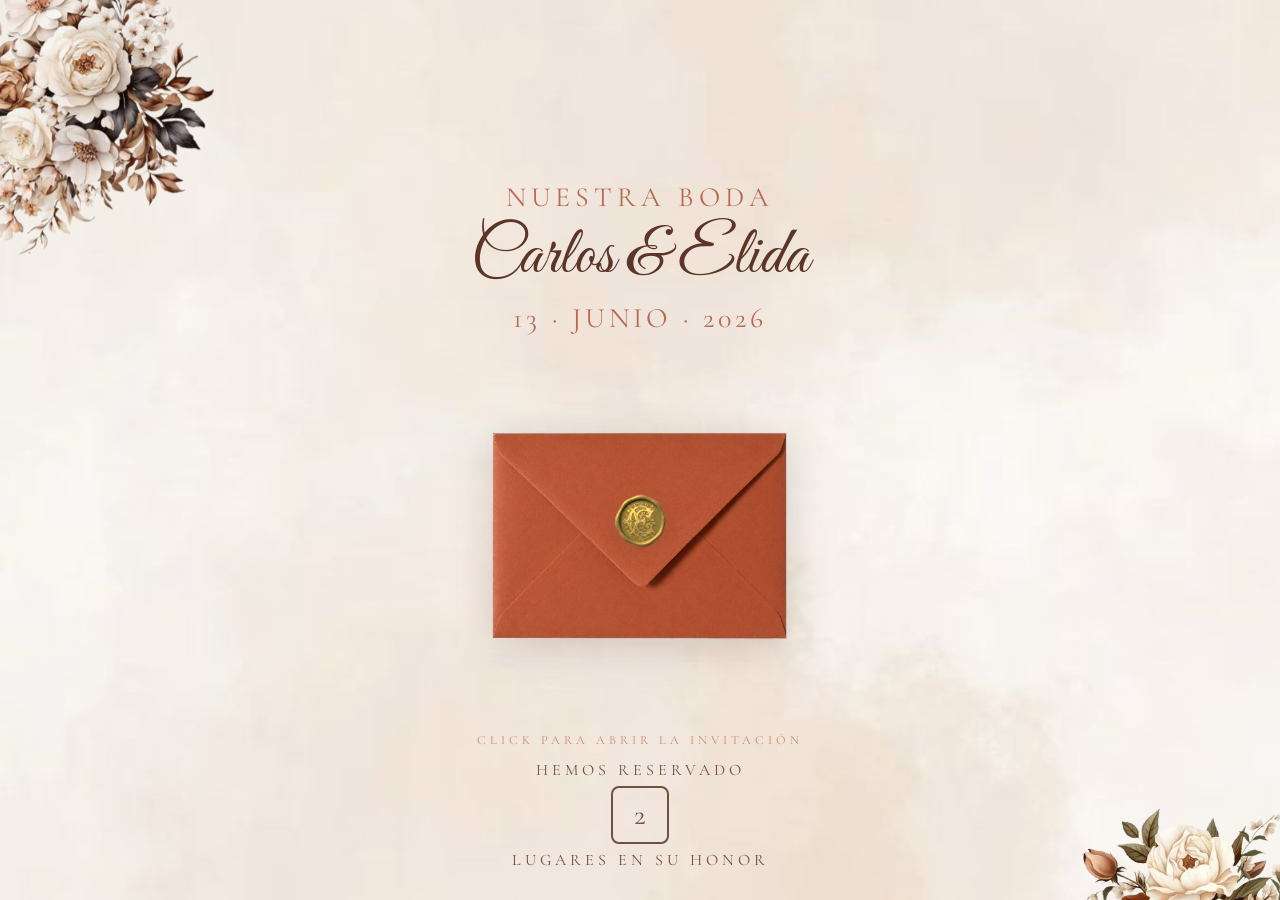
==== sobre.html @ ced70b7f "feat: agregar seccion hemos reservado debajo del sobre" ====
<!doctype html>
<html lang="es">
  <head>
    <meta charset="UTF-8" />
    <meta name="viewport" content="width=device-width, initial-scale=1.0" />
    <link rel="preconnect" href="https://fonts.googleapis.com" />
    <link rel="preconnect" href="https://fonts.gstatic.com" crossorigin />
    <link href="https://fonts.googleapis.com/css2?family=Great+Vibes&family=Cormorant+Garamond:ital,wght@0,300;0,400;1,300;1,400&display=swap" rel="stylesheet" />
    <title>Boda Carlos &amp; Elida</title>

    <style>
      *, *::before, *::after { box-sizing: border-box; margin: 0; padding: 0; }

      :root {
        --terracota: #b86b52;
        --terracota-dark: #5c3528;
      }

      html, body {
        width: 100%;
        height: 100%;
        overflow: hidden;
        font-family: 'Cormorant Garamond', Georgia, serif;
        background-color: #f5ece3;
        background-image: url('./assets/img/fondos/fondo1.jpg');
        background-size: cover;
        background-position: center center;
        background-repeat: no-repeat;
      }

      .flor-izq {
        position: fixed;
        top: -180px;
        left: -85px;
        width: clamp(180px, 55vw, 300px);
        height: auto;
        pointer-events: none;
        z-index: 0;
        transform: scaleX(-1);
      }

      .flor-der {
        position: fixed;
        top: 800px;
        right: -40px;
        width: clamp(150px, 45vw, 250px);
        height: auto;
        pointer-events: none;
        z-index: 0;
      }

      .pagina {
        position: fixed;
        inset: 0;
        z-index: 1;
        display: flex;
        flex-direction: column;
        align-items: center;
        justify-content: flex-start;
        text-align: center;
        padding-top: clamp(150px, 30vw, 180px);
        padding-left: 24px;
        padding-right: 24px;
        padding-bottom: clamp(20px, 5vw, 40px);
        gap: clamp(2px, 1vw, 8px);
      }

      .pretitulo {
        font-size: clamp(1.6rem, 3.6vw, 1.74rem);
        letter-spacing: 5px;
        text-transform: uppercase;
        color: var(--terracota);
        opacity: 0.9;
        animation: fadeDown 1s cubic-bezier(0.16, 1, 0.3, 1) both;
      }

      .nombres {
        font-family: 'Great Vibes', cursive;
        font-size: clamp(3.2rem, 20vw, 4.2rem);
        color: var(--terracota-dark);
        line-height: 1.05;
        animation: fadeDown 1s cubic-bezier(0.16, 1, 0.3, 1) 0.1s both;
      }

      .fecha {
        font-size: clamp(1.6rem, 3.6vw, 1.76rem);
        letter-spacing: 4px;
        text-transform: uppercase;
        color: var(--terracota);
        opacity: 0.8;
        animation: fadeDown 1s cubic-bezier(0.16, 1, 0.3, 1) 0.2s both;
      }

      .sobre-bloque {
        display: flex;
        flex-direction: column;
        align-items: center;
        margin-top: clamp(12px, 3vw, 24px);
        animation: fadeUp 1.1s cubic-bezier(0.16, 1, 0.3, 1) 0.3s both;
        position: relative;
      }

      .sobre-img {
        width: clamp(200px, 68vw, 340px);
        height: auto;
        display: block;
        pointer-events: none;
        filter: drop-shadow(0 6px 20px rgba(92, 53, 40, 0.22));
      }

      .boton-img {
        width: clamp(80px, 26vw, 130px);
        height: auto;
        display: block;
        cursor: pointer;
        margin-top: 0;
        margin-bottom: -100px;
        position: relative;
        top: 105px;
        z-index: 2;
        filter:
          sepia(1)
          saturate(2.2)
          hue-rotate(5deg)
          brightness(1.1)
          drop-shadow(0 4px 10px rgba(92, 53, 40, 0.22));
        transition: transform 0.22s cubic-bezier(0.16, 1, 0.3, 1), filter 0.22s ease;
        -webkit-tap-highlight-color: transparent;
      }

      .boton-img:hover {
        filter: sepia(1) saturate(2.2) hue-rotate(5deg) brightness(1.65)
          drop-shadow(0 8px 18px rgba(92, 53, 40, 0.3));
        transform: scale(1.07) translateY(-3px);
      }

      .boton-img:active {
        transform: scale(0.96);
      }

      /* ---- Sección "Hemos Reservado" ---- */
      .reservado-bloque {
        display: flex;
        flex-direction: column;
        align-items: center;
        gap: 6px;
        margin-top: 18px;
        animation: fadeUp 1.1s cubic-bezier(0.16, 1, 0.3, 1) 0.5s both;
      }

      .click-texto {
        font-size: clamp(0.65rem, 2.4vw, 0.78rem);
        letter-spacing: 4px;
        text-transform: uppercase;
        color: var(--terracota);
        opacity: 0.75;
      }

      .reservado-titulo {
        font-size: clamp(0.85rem, 3vw, 1rem);
        letter-spacing: 4px;
        text-transform: uppercase;
        color: var(--terracota-dark);
        opacity: 0.85;
        margin-top: 6px;
      }

      .reservado-numero {
        width: clamp(44px, 12vw, 58px);
        height: clamp(44px, 12vw, 58px);
        border: 2px solid var(--terracota-dark);
        border-radius: 8px;
        display: flex;
        align-items: center;
        justify-content: center;
        font-family: 'Cormorant Garamond', Georgia, serif;
        font-size: clamp(1.4rem, 5vw, 1.8rem);
        font-weight: 400;
        color: var(--terracota-dark);
        opacity: 0.85;
      }

      .reservado-subtitulo {
        font-size: clamp(0.85rem, 3vw, 1rem);
        letter-spacing: 4px;
        text-transform: uppercase;
        color: var(--terracota-dark);
        opacity: 0.85;
      }

      @keyframes fadeDown {
        from { opacity: 0; transform: translateY(-16px); }
        to   { opacity: 1; transform: translateY(0); }
      }

      @keyframes fadeUp {
        from { opacity: 0; transform: translateY(22px); }
        to   { opacity: 1; transform: translateY(0); }
      }

      @media (prefers-reduced-motion: reduce) {
        *, *::before, *::after {
          animation-duration: 0.01ms !important;
          transition-duration: 0.01ms !important;
        }
      }
    </style>
  </head>

  <body>

    <img src="./assets/img/sobre/flor1.png" alt="" class="flor-izq" aria-hidden="true" />
    <img src="./assets/img/sobre/flor2.png" alt="" class="flor-der" aria-hidden="true" />

    <div class="pagina">

      <p class="pretitulo">Nuestra Boda</p>
      <p class="nombres">Carlos &amp; Elida</p>
      <p class="fecha">13 &middot; Junio &middot; 2026</p>

      <div class="sobre-bloque">

        <img
          src="./assets/img/sobre/boton.png"
          alt="Click para abrir la invitación"
          class="boton-img"
          width="130"
          height="130"
          loading="eager"
          onclick="window.location.href='./invitacion-boda.html'"
          role="button"
          tabindex="0"
          onkeydown="if(event.key==='Enter'||event.key===' '){window.location.href='./invitacion-boda.html';}"
        />

        <img
          src="./assets/img/sobre/sobres.png"
          alt="Sobre de invitación"
          class="sobre-img"
          width="340"
          height="221"
          loading="eager"
        />

      </div>
      <!-- fin .sobre-bloque -->

      <!-- Sección debajo del sobre -->
      <div class="reservado-bloque">
        <p class="click-texto">Click para abrir la invitación</p>
        <p class="reservado-titulo">Hemos Reservado</p>
        <div class="reservado-numero">2</div>
        <p class="reservado-subtitulo">Lugares en su Honor</p>
      </div>

    </div>
    <!-- fin .pagina -->

  </body>
</html>
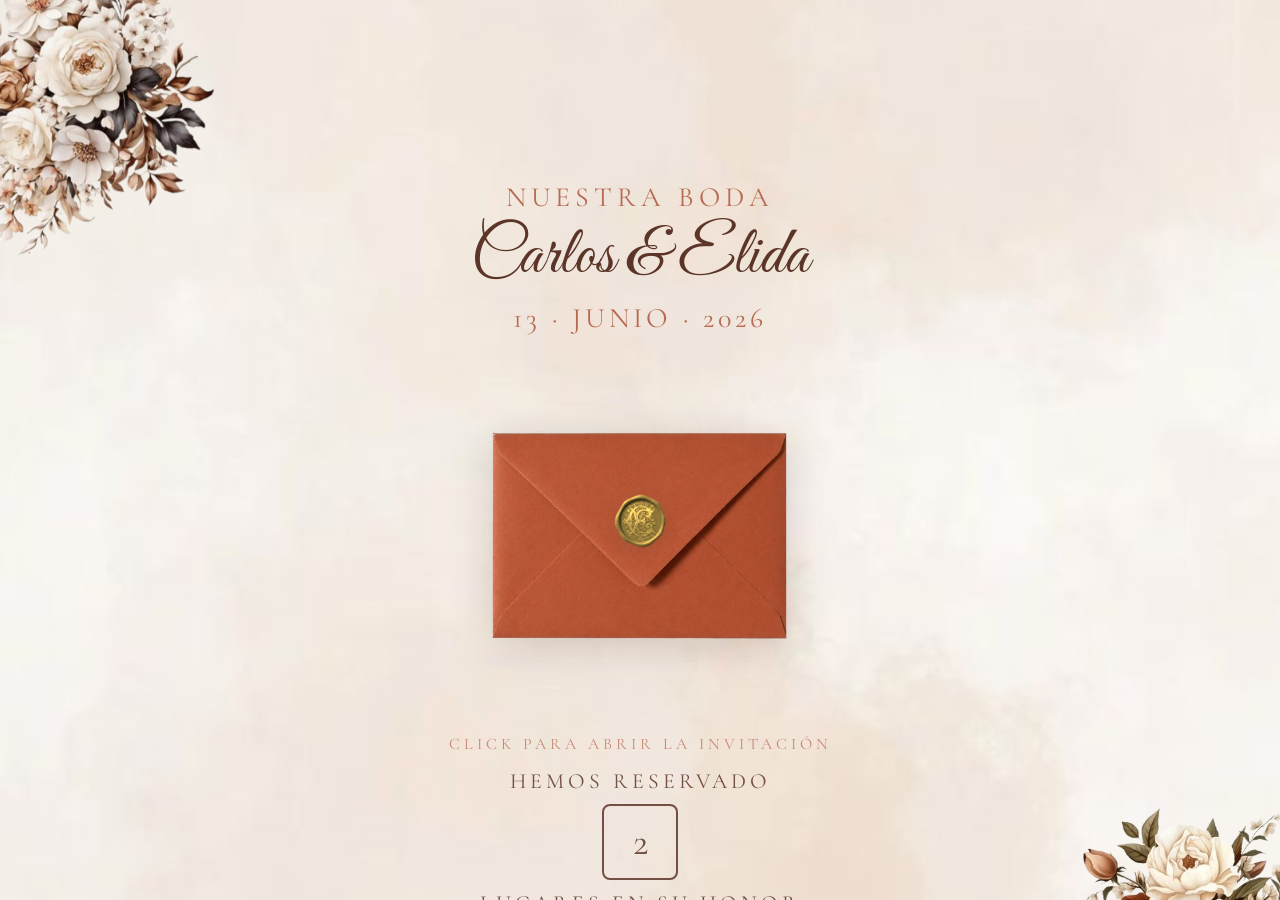
==== commit b5171068: "fix: textos seccion reservado mas grandes" ====
--- a/sobre.html
+++ b/sobre.html
@@ -143,13 +143,13 @@
         display: flex;
         flex-direction: column;
         align-items: center;
-        gap: 6px;
-        margin-top: 18px;
+        gap: 10px;
+        margin-top: 20px;
         animation: fadeUp 1.1s cubic-bezier(0.16, 1, 0.3, 1) 0.5s both;
       }
 
       .click-texto {
-        font-size: clamp(0.65rem, 2.4vw, 0.78rem);
+        font-size: clamp(0.85rem, 3.2vw, 1rem);   /* antes 0.65-0.78rem */
         letter-spacing: 4px;
         text-transform: uppercase;
         color: var(--terracota);
@@ -157,31 +157,31 @@
       }
 
       .reservado-titulo {
-        font-size: clamp(0.85rem, 3vw, 1rem);
+        font-size: clamp(1.1rem, 4vw, 1.35rem);   /* antes 0.85-1rem */
         letter-spacing: 4px;
         text-transform: uppercase;
         color: var(--terracota-dark);
         opacity: 0.85;
-        margin-top: 6px;
+        margin-top: 4px;
       }
 
       .reservado-numero {
-        width: clamp(44px, 12vw, 58px);
-        height: clamp(44px, 12vw, 58px);
+        width: clamp(58px, 16vw, 76px);            /* antes 44-58px */
+        height: clamp(58px, 16vw, 76px);
         border: 2px solid var(--terracota-dark);
         border-radius: 8px;
         display: flex;
         align-items: center;
         justify-content: center;
         font-family: 'Cormorant Garamond', Georgia, serif;
-        font-size: clamp(1.4rem, 5vw, 1.8rem);
+        font-size: clamp(1.8rem, 7vw, 2.4rem);    /* antes 1.4-1.8rem */
         font-weight: 400;
         color: var(--terracota-dark);
         opacity: 0.85;
       }
 
       .reservado-subtitulo {
-        font-size: clamp(0.85rem, 3vw, 1rem);
+        font-size: clamp(1.1rem, 4vw, 1.35rem);   /* antes 0.85-1rem */
         letter-spacing: 4px;
         text-transform: uppercase;
         color: var(--terracota-dark);
@@ -219,7 +219,6 @@
       <p class="fecha">13 &middot; Junio &middot; 2026</p>
 
       <div class="sobre-bloque">
-
         <img
           src="./assets/img/sobre/boton.png"
           alt="Click para abrir la invitación"
@@ -232,7 +231,6 @@
           tabindex="0"
           onkeydown="if(event.key==='Enter'||event.key===' '){window.location.href='./invitacion-boda.html';}"
         />
-
         <img
           src="./assets/img/sobre/sobres.png"
           alt="Sobre de invitación"
@@ -241,11 +239,8 @@
           height="221"
           loading="eager"
         />
-
       </div>
-      <!-- fin .sobre-bloque -->
-
-      <!-- Sección debajo del sobre -->
+
       <div class="reservado-bloque">
         <p class="click-texto">Click para abrir la invitación</p>
         <p class="reservado-titulo">Hemos Reservado</p>
@@ -254,7 +249,6 @@
       </div>
 
     </div>
-    <!-- fin .pagina -->
 
   </body>
 </html>
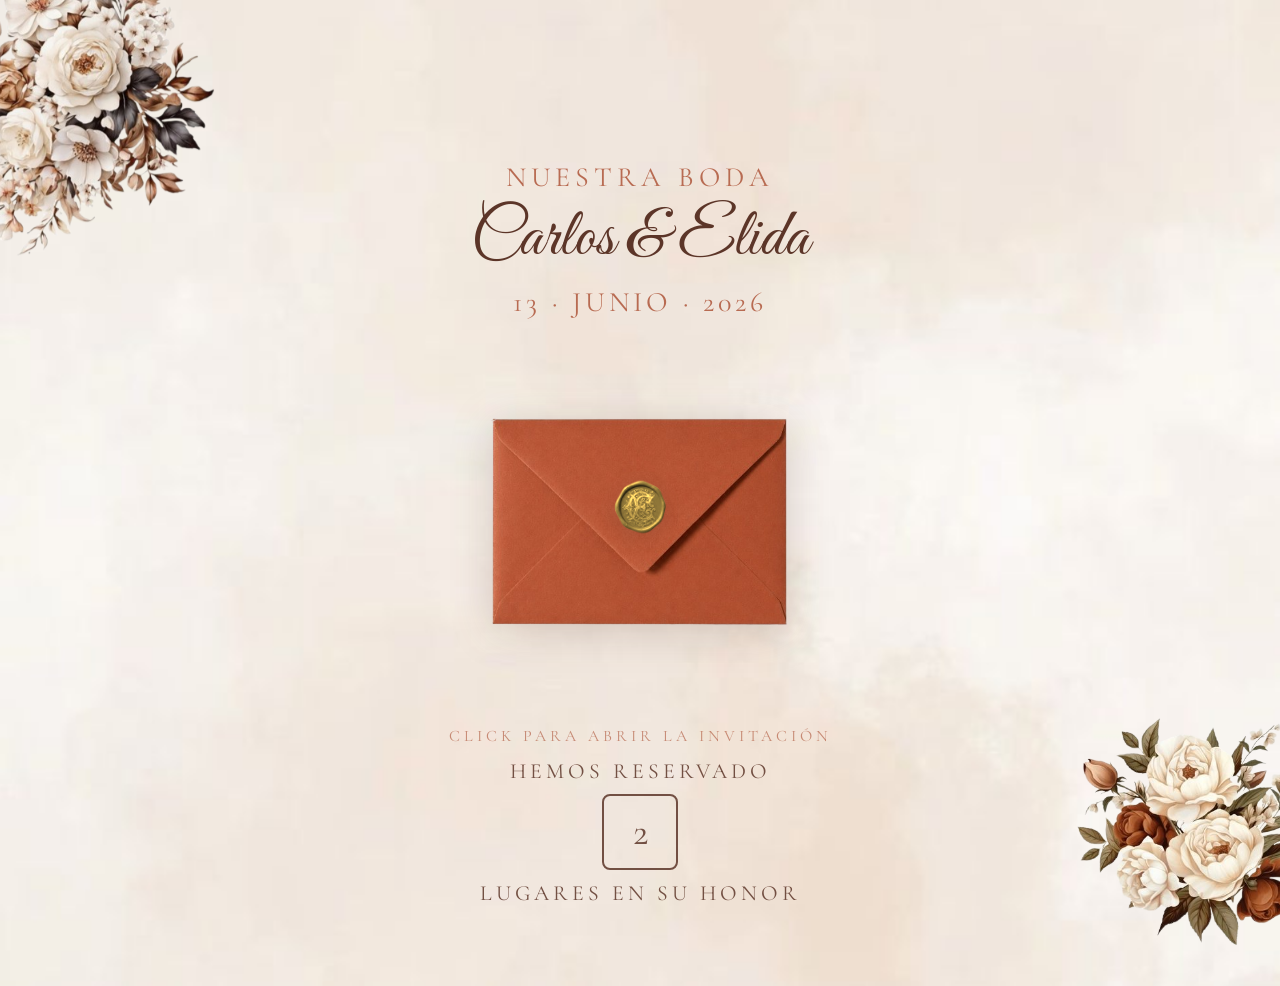
==== commit fca2a181: "fix: responsivo completo para cualquier celular" ====
--- a/sobre.html
+++ b/sobre.html
@@ -16,23 +16,31 @@
         --terracota-dark: #5c3528;
       }
 
-      html, body {
+      html {
+        height: 100%;
+      }
+
+      body {
+        min-height: 100%;
+        min-height: 100dvh;           /* dynamic viewport height — respeta barra del navegador */
         width: 100%;
-        height: 100%;
-        overflow: hidden;
+        overflow-x: hidden;
+        overflow-y: auto;             /* permite scroll si el contenido no cabe */
         font-family: 'Cormorant Garamond', Georgia, serif;
         background-color: #f5ece3;
         background-image: url('./assets/img/fondos/fondo1.jpg');
         background-size: cover;
         background-position: center center;
         background-repeat: no-repeat;
-      }
-
+        background-attachment: fixed; /* fija el fondo mientras se hace scroll */
+      }
+
+      /* Flores decorativas — tamaño reducido en pantallas pequeñas */
       .flor-izq {
         position: fixed;
         top: -180px;
         left: -85px;
-        width: clamp(180px, 55vw, 300px);
+        width: clamp(130px, 40vw, 300px);
         height: auto;
         pointer-events: none;
         z-index: 0;
@@ -41,32 +49,31 @@
 
       .flor-der {
         position: fixed;
-        top: 800px;
+        bottom: -60px;
+        top: auto;                    /* desactiva el top: 800px que se salía */
         right: -40px;
-        width: clamp(150px, 45vw, 250px);
+        width: clamp(120px, 38vw, 250px);
         height: auto;
         pointer-events: none;
         z-index: 0;
       }
 
+      /* Contenedor principal — usa min-height en lugar de fixed */
       .pagina {
-        position: fixed;
-        inset: 0;
+        position: relative;
         z-index: 1;
+        min-height: 100dvh;
         display: flex;
         flex-direction: column;
         align-items: center;
-        justify-content: flex-start;
+        justify-content: center;      /* centra verticalmente si hay espacio */
         text-align: center;
-        padding-top: clamp(150px, 30vw, 180px);
-        padding-left: 24px;
-        padding-right: 24px;
-        padding-bottom: clamp(20px, 5vw, 40px);
-        gap: clamp(2px, 1vw, 8px);
+        padding: clamp(100px, 20vw, 160px) 24px clamp(40px, 8vw, 80px);
+        gap: clamp(2px, 1.2vw, 10px);
       }
 
       .pretitulo {
-        font-size: clamp(1.6rem, 3.6vw, 1.74rem);
+        font-size: clamp(0.9rem, 3.8vw, 1.74rem);
         letter-spacing: 5px;
         text-transform: uppercase;
         color: var(--terracota);
@@ -76,14 +83,14 @@
 
       .nombres {
         font-family: 'Great Vibes', cursive;
-        font-size: clamp(3.2rem, 20vw, 4.2rem);
+        font-size: clamp(2.6rem, 16vw, 4.2rem);
         color: var(--terracota-dark);
         line-height: 1.05;
         animation: fadeDown 1s cubic-bezier(0.16, 1, 0.3, 1) 0.1s both;
       }
 
       .fecha {
-        font-size: clamp(1.6rem, 3.6vw, 1.76rem);
+        font-size: clamp(0.9rem, 3.8vw, 1.76rem);
         letter-spacing: 4px;
         text-transform: uppercase;
         color: var(--terracota);
@@ -95,13 +102,13 @@
         display: flex;
         flex-direction: column;
         align-items: center;
-        margin-top: clamp(12px, 3vw, 24px);
+        margin-top: clamp(8px, 2.5vw, 24px);
         animation: fadeUp 1.1s cubic-bezier(0.16, 1, 0.3, 1) 0.3s both;
         position: relative;
       }
 
       .sobre-img {
-        width: clamp(200px, 68vw, 340px);
+        width: clamp(180px, 62vw, 340px);
         height: auto;
         display: block;
         pointer-events: none;
@@ -109,7 +116,7 @@
       }
 
       .boton-img {
-        width: clamp(80px, 26vw, 130px);
+        width: clamp(60px, 20vw, 130px);
         height: auto;
         display: block;
         cursor: pointer;
@@ -143,13 +150,13 @@
         display: flex;
         flex-direction: column;
         align-items: center;
-        gap: 10px;
-        margin-top: 20px;
+        gap: clamp(6px, 2vw, 10px);
+        margin-top: clamp(14px, 4vw, 24px);
         animation: fadeUp 1.1s cubic-bezier(0.16, 1, 0.3, 1) 0.5s both;
       }
 
       .click-texto {
-        font-size: clamp(0.85rem, 3.2vw, 1rem);   /* antes 0.65-0.78rem */
+        font-size: clamp(0.72rem, 2.8vw, 1rem);
         letter-spacing: 4px;
         text-transform: uppercase;
         color: var(--terracota);
@@ -157,31 +164,31 @@
       }
 
       .reservado-titulo {
-        font-size: clamp(1.1rem, 4vw, 1.35rem);   /* antes 0.85-1rem */
+        font-size: clamp(0.9rem, 3.5vw, 1.35rem);
         letter-spacing: 4px;
         text-transform: uppercase;
         color: var(--terracota-dark);
         opacity: 0.85;
-        margin-top: 4px;
+        margin-top: 2px;
       }
 
       .reservado-numero {
-        width: clamp(58px, 16vw, 76px);            /* antes 44-58px */
-        height: clamp(58px, 16vw, 76px);
+        width: clamp(48px, 13vw, 76px);
+        height: clamp(48px, 13vw, 76px);
         border: 2px solid var(--terracota-dark);
         border-radius: 8px;
         display: flex;
         align-items: center;
         justify-content: center;
         font-family: 'Cormorant Garamond', Georgia, serif;
-        font-size: clamp(1.8rem, 7vw, 2.4rem);    /* antes 1.4-1.8rem */
+        font-size: clamp(1.4rem, 6vw, 2.4rem);
         font-weight: 400;
         color: var(--terracota-dark);
         opacity: 0.85;
       }
 
       .reservado-subtitulo {
-        font-size: clamp(1.1rem, 4vw, 1.35rem);   /* antes 0.85-1rem */
+        font-size: clamp(0.9rem, 3.5vw, 1.35rem);
         letter-spacing: 4px;
         text-transform: uppercase;
         color: var(--terracota-dark);
@@ -202,6 +209,21 @@
         *, *::before, *::after {
           animation-duration: 0.01ms !important;
           transition-duration: 0.01ms !important;
+        }
+      }
+
+      /* Pantallas muy pequeñas (iPhone SE, 375px) */
+      @media (max-height: 700px) {
+        .pagina {
+          padding-top: clamp(70px, 15vw, 110px);
+          gap: 2px;
+        }
+        .sobre-bloque {
+          margin-top: 6px;
+        }
+        .reservado-bloque {
+          margin-top: 10px;
+          gap: 5px;
         }
       }
     </style>
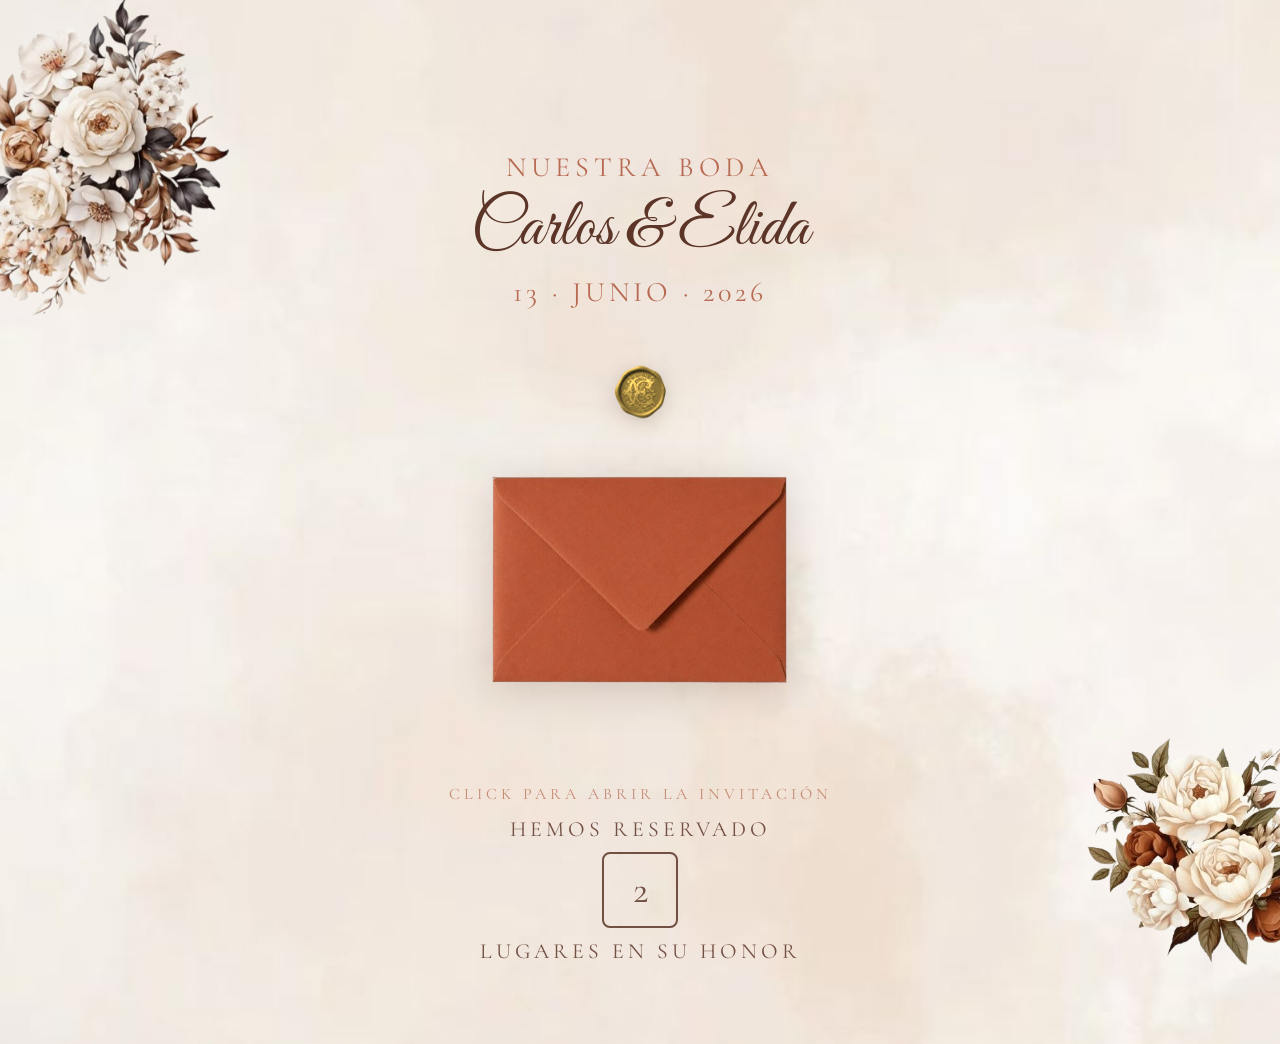
==== commit f568cb7f: "fix: boton lacre y flores posicion fija proporcional" ====
--- a/sobre.html
+++ b/sobre.html
@@ -14,33 +14,37 @@
       :root {
         --terracota: #b86b52;
         --terracota-dark: #5c3528;
-      }
-
-      html {
-        height: 100%;
-      }
+        /* Tamaño del sobre y del botón: se calculan juntos para que el lacre
+           siempre quede centrado en el borde superior del sobre */
+        --sobre-w: clamp(180px, 62vw, 340px);
+        --boton-w: clamp(60px, 20vw, 130px);
+        /* El sobre tiene relación 340x221 ≈ 0.65 de alto.                    */
+        /* El lacre se traslapa la mitad de su alto sobre el sobre.            */
+        /* overlap = boton-w * 0.5  (porque es cuadrado)                      */
+      }
+
+      html { height: 100%; }
 
       body {
-        min-height: 100%;
-        min-height: 100dvh;           /* dynamic viewport height — respeta barra del navegador */
+        min-height: 100dvh;
         width: 100%;
         overflow-x: hidden;
-        overflow-y: auto;             /* permite scroll si el contenido no cabe */
+        overflow-y: auto;
         font-family: 'Cormorant Garamond', Georgia, serif;
         background-color: #f5ece3;
         background-image: url('./assets/img/fondos/fondo1.jpg');
         background-size: cover;
         background-position: center center;
         background-repeat: no-repeat;
-        background-attachment: fixed; /* fija el fondo mientras se hace scroll */
-      }
-
-      /* Flores decorativas — tamaño reducido en pantallas pequeñas */
+        background-attachment: fixed;
+      }
+
+      /* ---- Flores: tamaño proporcional, posición fija en las esquinas ---- */
       .flor-izq {
         position: fixed;
-        top: -180px;
-        left: -85px;
-        width: clamp(130px, 40vw, 300px);
+        top: clamp(-120px, -15vw, -60px);
+        left: clamp(-70px, -10vw, -40px);
+        width: clamp(130px, 42vw, 300px);
         height: auto;
         pointer-events: none;
         z-index: 0;
@@ -49,16 +53,15 @@
 
       .flor-der {
         position: fixed;
-        bottom: -60px;
-        top: auto;                    /* desactiva el top: 800px que se salía */
-        right: -40px;
-        width: clamp(120px, 38vw, 250px);
+        bottom: clamp(-80px, -12vw, -40px);
+        right: clamp(-50px, -8vw, -20px);
+        width: clamp(120px, 40vw, 250px);
         height: auto;
         pointer-events: none;
         z-index: 0;
       }
 
-      /* Contenedor principal — usa min-height en lugar de fixed */
+      /* ---- Contenedor principal ---- */
       .pagina {
         position: relative;
         z-index: 1;
@@ -66,9 +69,9 @@
         display: flex;
         flex-direction: column;
         align-items: center;
-        justify-content: center;      /* centra verticalmente si hay espacio */
+        justify-content: center;
         text-align: center;
-        padding: clamp(100px, 20vw, 160px) 24px clamp(40px, 8vw, 80px);
+        padding: clamp(80px, 18vw, 150px) 24px clamp(40px, 8vw, 80px);
         gap: clamp(2px, 1.2vw, 10px);
       }
 
@@ -98,32 +101,40 @@
         animation: fadeDown 1s cubic-bezier(0.16, 1, 0.3, 1) 0.2s both;
       }
 
+      /* ---- Bloque sobre + lacre ---- */
+      /*  Estructura:                                          */
+      /*  .sobre-bloque (relative, flex column)               */
+      /*    [lacre .boton-img]  ← absolute, centrado arriba   */
+      /*    [sobre  .sobre-img] ← ocupa todo el ancho         */
       .sobre-bloque {
+        position: relative;
         display: flex;
         flex-direction: column;
         align-items: center;
         margin-top: clamp(8px, 2.5vw, 24px);
         animation: fadeUp 1.1s cubic-bezier(0.16, 1, 0.3, 1) 0.3s both;
-        position: relative;
+        /* Padding-top = mitad del alto del lacre para que no se corte arriba */
+        padding-top: calc(var(--boton-w) * 0.52);
       }
 
       .sobre-img {
-        width: clamp(180px, 62vw, 340px);
+        width: var(--sobre-w);
         height: auto;
         display: block;
         pointer-events: none;
         filter: drop-shadow(0 6px 20px rgba(92, 53, 40, 0.22));
       }
 
+      /* Lacre: absolute centrado sobre el borde superior del sobre */
       .boton-img {
-        width: clamp(60px, 20vw, 130px);
+        position: absolute;
+        top: 0;                        /* toca el padding-top del padre */
+        left: 50%;
+        transform: translateX(-50%);
+        width: var(--boton-w);
         height: auto;
         display: block;
         cursor: pointer;
-        margin-top: 0;
-        margin-bottom: -100px;
-        position: relative;
-        top: 105px;
         z-index: 2;
         filter:
           sepia(1)
@@ -138,11 +149,11 @@
       .boton-img:hover {
         filter: sepia(1) saturate(2.2) hue-rotate(5deg) brightness(1.65)
           drop-shadow(0 8px 18px rgba(92, 53, 40, 0.3));
-        transform: scale(1.07) translateY(-3px);
+        transform: translateX(-50%) scale(1.07) translateY(-3px);
       }
 
       .boton-img:active {
-        transform: scale(0.96);
+        transform: translateX(-50%) scale(0.96);
       }
 
       /* ---- Sección "Hemos Reservado" ---- */
@@ -212,19 +223,14 @@
         }
       }
 
-      /* Pantallas muy pequeñas (iPhone SE, 375px) */
+      /* Pantallas muy pequeñas (iPhone SE 375px, altura < 700px) */
       @media (max-height: 700px) {
         .pagina {
-          padding-top: clamp(70px, 15vw, 110px);
+          padding-top: clamp(60px, 12vw, 90px);
           gap: 2px;
         }
-        .sobre-bloque {
-          margin-top: 6px;
-        }
-        .reservado-bloque {
-          margin-top: 10px;
-          gap: 5px;
-        }
+        .sobre-bloque  { margin-top: 6px; }
+        .reservado-bloque { margin-top: 8px; gap: 4px; }
       }
     </style>
   </head>
@@ -241,6 +247,7 @@
       <p class="fecha">13 &middot; Junio &middot; 2026</p>
 
       <div class="sobre-bloque">
+        <!-- Lacre: absolute sobre el sobre -->
         <img
           src="./assets/img/sobre/boton.png"
           alt="Click para abrir la invitación"
@@ -253,6 +260,7 @@
           tabindex="0"
           onkeydown="if(event.key==='Enter'||event.key===' '){window.location.href='./invitacion-boda.html';}"
         />
+        <!-- Sobre -->
         <img
           src="./assets/img/sobre/sobres.png"
           alt="Sobre de invitación"
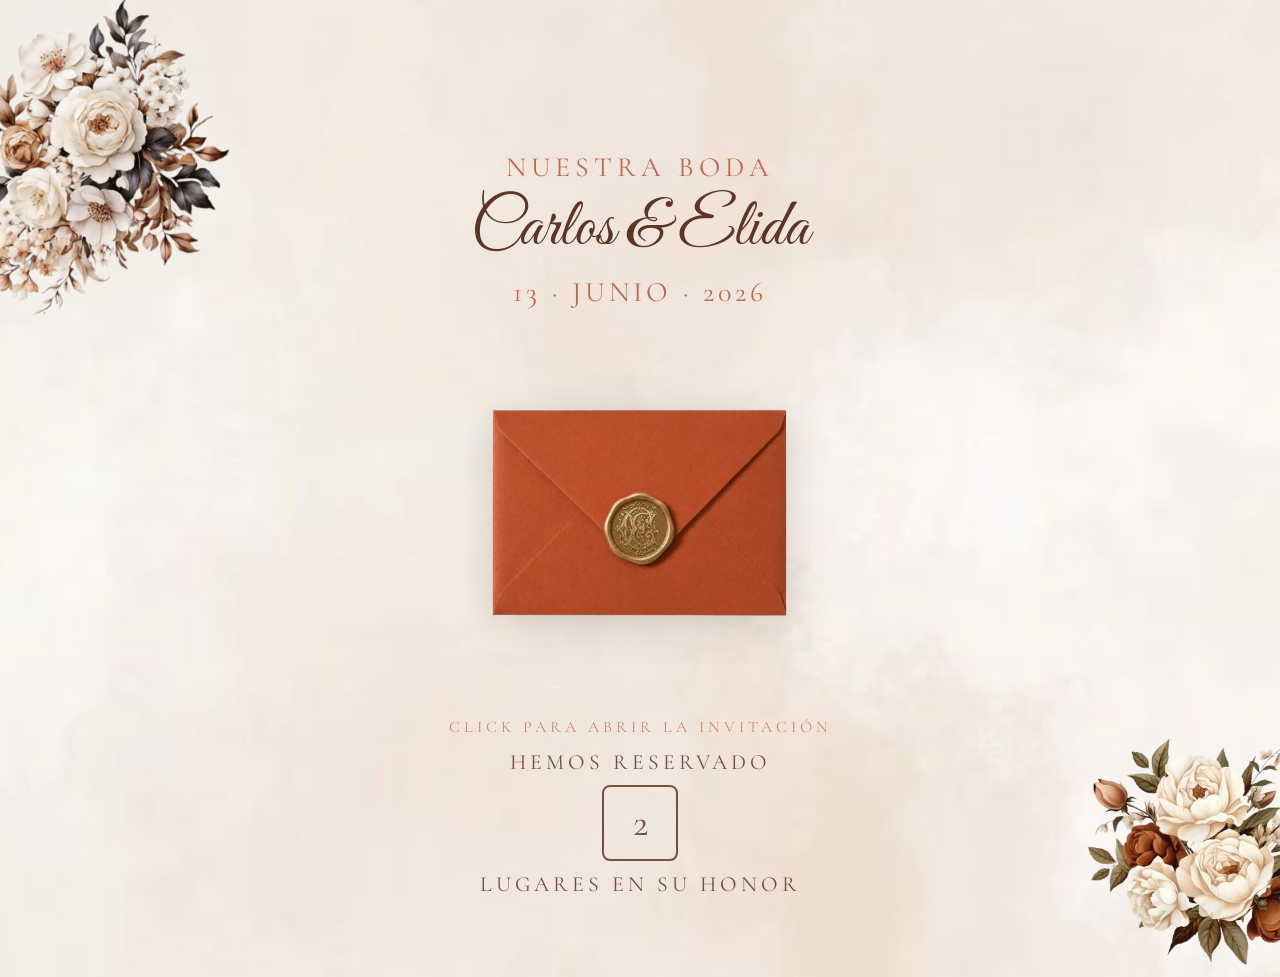
==== commit bf28c911: "refactor: reemplazar sobre+boton por imagen sobre2.png clicable" ====
--- a/sobre.html
+++ b/sobre.html
@@ -14,13 +14,7 @@
       :root {
         --terracota: #b86b52;
         --terracota-dark: #5c3528;
-        /* Tamaño del sobre y del botón: se calculan juntos para que el lacre
-           siempre quede centrado en el borde superior del sobre */
         --sobre-w: clamp(180px, 62vw, 340px);
-        --boton-w: clamp(60px, 20vw, 130px);
-        /* El sobre tiene relación 340x221 ≈ 0.65 de alto.                    */
-        /* El lacre se traslapa la mitad de su alto sobre el sobre.            */
-        /* overlap = boton-w * 0.5  (porque es cuadrado)                      */
       }
 
       html { height: 100%; }
@@ -39,7 +33,7 @@
         background-attachment: fixed;
       }
 
-      /* ---- Flores: tamaño proporcional, posición fija en las esquinas ---- */
+      /* ---- Flores ---- */
       .flor-izq {
         position: fixed;
         top: clamp(-120px, -15vw, -60px);
@@ -101,59 +95,38 @@
         animation: fadeDown 1s cubic-bezier(0.16, 1, 0.3, 1) 0.2s both;
       }
 
-      /* ---- Bloque sobre + lacre ---- */
-      /*  Estructura:                                          */
-      /*  .sobre-bloque (relative, flex column)               */
-      /*    [lacre .boton-img]  ← absolute, centrado arriba   */
-      /*    [sobre  .sobre-img] ← ocupa todo el ancho         */
-      .sobre-bloque {
-        position: relative;
-        display: flex;
-        flex-direction: column;
-        align-items: center;
+      /* ---- Sobre clicable ---- */
+      .sobre-link {
+        display: block;
         margin-top: clamp(8px, 2.5vw, 24px);
+        cursor: pointer;
         animation: fadeUp 1.1s cubic-bezier(0.16, 1, 0.3, 1) 0.3s both;
-        /* Padding-top = mitad del alto del lacre para que no se corte arriba */
-        padding-top: calc(var(--boton-w) * 0.52);
+        -webkit-tap-highlight-color: transparent;
+        border-radius: 8px;
+        outline-offset: 6px;
+      }
+
+      .sobre-link:focus-visible {
+        outline: 2px solid var(--terracota);
+        border-radius: 8px;
       }
 
       .sobre-img {
         width: var(--sobre-w);
         height: auto;
         display: block;
-        pointer-events: none;
         filter: drop-shadow(0 6px 20px rgba(92, 53, 40, 0.22));
-      }
-
-      /* Lacre: absolute centrado sobre el borde superior del sobre */
-      .boton-img {
-        position: absolute;
-        top: 0;                        /* toca el padding-top del padre */
-        left: 50%;
-        transform: translateX(-50%);
-        width: var(--boton-w);
-        height: auto;
-        display: block;
-        cursor: pointer;
-        z-index: 2;
-        filter:
-          sepia(1)
-          saturate(2.2)
-          hue-rotate(5deg)
-          brightness(1.1)
-          drop-shadow(0 4px 10px rgba(92, 53, 40, 0.22));
-        transition: transform 0.22s cubic-bezier(0.16, 1, 0.3, 1), filter 0.22s ease;
-        -webkit-tap-highlight-color: transparent;
-      }
-
-      .boton-img:hover {
-        filter: sepia(1) saturate(2.2) hue-rotate(5deg) brightness(1.65)
-          drop-shadow(0 8px 18px rgba(92, 53, 40, 0.3));
-        transform: translateX(-50%) scale(1.07) translateY(-3px);
-      }
-
-      .boton-img:active {
-        transform: translateX(-50%) scale(0.96);
+        transition: transform 0.22s cubic-bezier(0.16, 1, 0.3, 1),
+                    filter 0.22s ease;
+      }
+
+      .sobre-link:hover .sobre-img {
+        transform: scale(1.04) translateY(-4px);
+        filter: drop-shadow(0 12px 28px rgba(92, 53, 40, 0.32));
+      }
+
+      .sobre-link:active .sobre-img {
+        transform: scale(0.97);
       }
 
       /* ---- Sección "Hemos Reservado" ---- */
@@ -223,13 +196,12 @@
         }
       }
 
-      /* Pantallas muy pequeñas (iPhone SE 375px, altura < 700px) */
       @media (max-height: 700px) {
         .pagina {
           padding-top: clamp(60px, 12vw, 90px);
           gap: 2px;
         }
-        .sobre-bloque  { margin-top: 6px; }
+        .sobre-link    { margin-top: 6px; }
         .reservado-bloque { margin-top: 8px; gap: 4px; }
       }
     </style>
@@ -246,30 +218,21 @@
       <p class="nombres">Carlos &amp; Elida</p>
       <p class="fecha">13 &middot; Junio &middot; 2026</p>
 
-      <div class="sobre-bloque">
-        <!-- Lacre: absolute sobre el sobre -->
+      <!-- Sobre clicable (sobre2.png) -->
+      <a
+        href="./invitacion-boda.html"
+        class="sobre-link"
+        aria-label="Abrir invitación de boda"
+      >
         <img
-          src="./assets/img/sobre/boton.png"
-          alt="Click para abrir la invitación"
-          class="boton-img"
-          width="130"
-          height="130"
-          loading="eager"
-          onclick="window.location.href='./invitacion-boda.html'"
-          role="button"
-          tabindex="0"
-          onkeydown="if(event.key==='Enter'||event.key===' '){window.location.href='./invitacion-boda.html';}"
-        />
-        <!-- Sobre -->
-        <img
-          src="./assets/img/sobre/sobres.png"
-          alt="Sobre de invitación"
+          src="./assets/img/sobre/sobre2.png"
+          alt="Sobre de invitación — haz clic para abrir"
           class="sobre-img"
           width="340"
           height="221"
           loading="eager"
         />
-      </div>
+      </a>
 
       <div class="reservado-bloque">
         <p class="click-texto">Click para abrir la invitación</p>
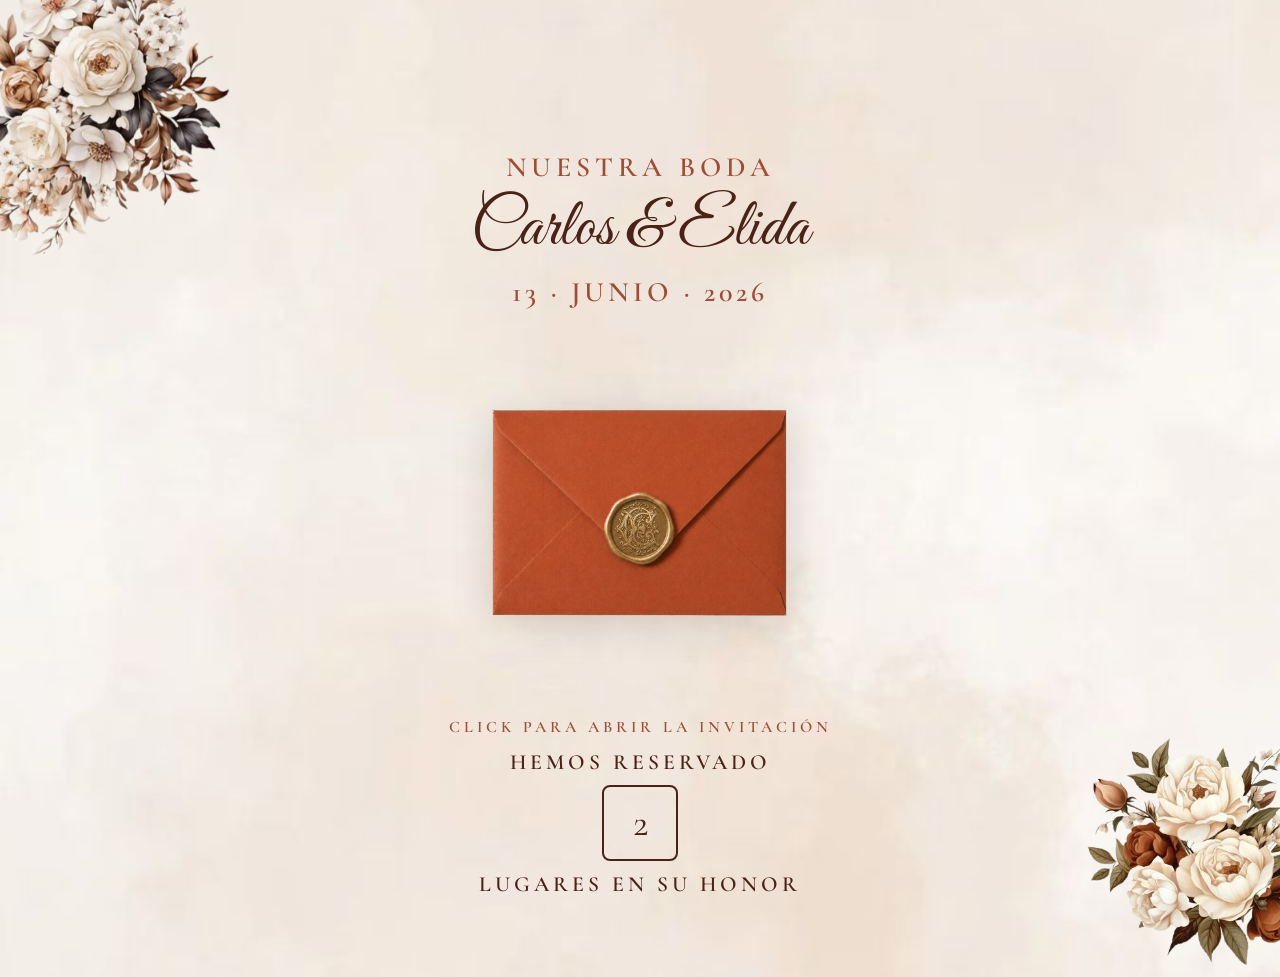
==== commit 56cf137b: "style: flor superior más arriba y letras más visibles" ====
--- a/sobre.html
+++ b/sobre.html
@@ -5,15 +5,15 @@
     <meta name="viewport" content="width=device-width, initial-scale=1.0" />
     <link rel="preconnect" href="https://fonts.googleapis.com" />
     <link rel="preconnect" href="https://fonts.gstatic.com" crossorigin />
-    <link href="https://fonts.googleapis.com/css2?family=Great+Vibes&family=Cormorant+Garamond:ital,wght@0,300;0,400;1,300;1,400&display=swap" rel="stylesheet" />
+    <link href="https://fonts.googleapis.com/css2?family=Great+Vibes&family=Cormorant+Garamond:ital,wght@0,300;0,400;0,600;1,300;1,400&display=swap" rel="stylesheet" />
     <title>Boda Carlos &amp; Elida</title>
 
     <style>
       *, *::before, *::after { box-sizing: border-box; margin: 0; padding: 0; }
 
       :root {
-        --terracota: #b86b52;
-        --terracota-dark: #5c3528;
+        --terracota: #9e4e35;
+        --terracota-dark: #4a2218;
         --sobre-w: clamp(180px, 62vw, 340px);
       }
 
@@ -36,7 +36,7 @@
       /* ---- Flores ---- */
       .flor-izq {
         position: fixed;
-        top: clamp(-120px, -15vw, -60px);
+        top: clamp(-180px, -28vw, -100px);   /* más arriba que antes */
         left: clamp(-70px, -10vw, -40px);
         width: clamp(130px, 42vw, 300px);
         height: auto;
@@ -71,10 +71,11 @@
 
       .pretitulo {
         font-size: clamp(0.9rem, 3.8vw, 1.74rem);
+        font-weight: 600;
         letter-spacing: 5px;
         text-transform: uppercase;
         color: var(--terracota);
-        opacity: 0.9;
+        opacity: 1;
         animation: fadeDown 1s cubic-bezier(0.16, 1, 0.3, 1) both;
       }
 
@@ -88,27 +89,20 @@
 
       .fecha {
         font-size: clamp(0.9rem, 3.8vw, 1.76rem);
+        font-weight: 600;
         letter-spacing: 4px;
         text-transform: uppercase;
         color: var(--terracota);
-        opacity: 0.8;
+        opacity: 1;
         animation: fadeDown 1s cubic-bezier(0.16, 1, 0.3, 1) 0.2s both;
       }
 
-      /* ---- Sobre clicable ---- */
-      .sobre-link {
-        display: block;
+      /* ---- Contenedor del sobre ---- */
+      .sobre-wrapper {
+        position: relative;
+        display: inline-block;
         margin-top: clamp(8px, 2.5vw, 24px);
-        cursor: pointer;
         animation: fadeUp 1.1s cubic-bezier(0.16, 1, 0.3, 1) 0.3s both;
-        -webkit-tap-highlight-color: transparent;
-        border-radius: 8px;
-        outline-offset: 6px;
-      }
-
-      .sobre-link:focus-visible {
-        outline: 2px solid var(--terracota);
-        border-radius: 8px;
       }
 
       .sobre-img {
@@ -116,17 +110,30 @@
         height: auto;
         display: block;
         filter: drop-shadow(0 6px 20px rgba(92, 53, 40, 0.22));
-        transition: transform 0.22s cubic-bezier(0.16, 1, 0.3, 1),
-                    filter 0.22s ease;
-      }
-
-      .sobre-link:hover .sobre-img {
-        transform: scale(1.04) translateY(-4px);
-        filter: drop-shadow(0 12px 28px rgba(92, 53, 40, 0.32));
-      }
-
-      .sobre-link:active .sobre-img {
-        transform: scale(0.97);
+        pointer-events: none;
+      }
+
+      /* ---- Área clicable: botón dorado central ---- */
+      .boton-area {
+        position: absolute;
+        top: 35%;
+        left: 50%;
+        transform: translateX(-50%);
+        width: 28%;
+        aspect-ratio: 1;
+        border-radius: 50%;
+        cursor: pointer;
+        z-index: 2;
+        -webkit-tap-highlight-color: transparent;
+        /* background: rgba(255,0,0,0.3); */ /* descomenta para depurar */
+        transition: transform 0.22s cubic-bezier(0.16, 1, 0.3, 1);
+      }
+
+      .boton-area:hover  { transform: translateX(-50%) scale(1.08); }
+      .boton-area:active { transform: translateX(-50%) scale(0.95); }
+      .boton-area:focus-visible {
+        outline: 2px solid var(--terracota);
+        outline-offset: 4px;
       }
 
       /* ---- Sección "Hemos Reservado" ---- */
@@ -141,18 +148,20 @@
 
       .click-texto {
         font-size: clamp(0.72rem, 2.8vw, 1rem);
+        font-weight: 600;
         letter-spacing: 4px;
         text-transform: uppercase;
         color: var(--terracota);
-        opacity: 0.75;
+        opacity: 1;
       }
 
       .reservado-titulo {
         font-size: clamp(0.9rem, 3.5vw, 1.35rem);
-        letter-spacing: 4px;
-        text-transform: uppercase;
-        color: var(--terracota-dark);
-        opacity: 0.85;
+        font-weight: 600;
+        letter-spacing: 4px;
+        text-transform: uppercase;
+        color: var(--terracota-dark);
+        opacity: 1;
         margin-top: 2px;
       }
 
@@ -168,15 +177,16 @@
         font-size: clamp(1.4rem, 6vw, 2.4rem);
         font-weight: 400;
         color: var(--terracota-dark);
-        opacity: 0.85;
+        opacity: 1;
       }
 
       .reservado-subtitulo {
         font-size: clamp(0.9rem, 3.5vw, 1.35rem);
-        letter-spacing: 4px;
-        text-transform: uppercase;
-        color: var(--terracota-dark);
-        opacity: 0.85;
+        font-weight: 600;
+        letter-spacing: 4px;
+        text-transform: uppercase;
+        color: var(--terracota-dark);
+        opacity: 1;
       }
 
       @keyframes fadeDown {
@@ -197,11 +207,8 @@
       }
 
       @media (max-height: 700px) {
-        .pagina {
-          padding-top: clamp(60px, 12vw, 90px);
-          gap: 2px;
-        }
-        .sobre-link    { margin-top: 6px; }
+        .pagina { padding-top: clamp(60px, 12vw, 90px); gap: 2px; }
+        .sobre-wrapper    { margin-top: 6px; }
         .reservado-bloque { margin-top: 8px; gap: 4px; }
       }
     </style>
@@ -218,21 +225,22 @@
       <p class="nombres">Carlos &amp; Elida</p>
       <p class="fecha">13 &middot; Junio &middot; 2026</p>
 
-      <!-- Sobre clicable (sobre2.png) -->
-      <a
-        href="./invitacion-boda.html"
-        class="sobre-link"
-        aria-label="Abrir invitación de boda"
-      >
+      <div class="sobre-wrapper">
         <img
           src="./assets/img/sobre/sobre2.png"
-          alt="Sobre de invitación — haz clic para abrir"
+          alt="Sobre de invitación de boda"
           class="sobre-img"
           width="340"
           height="221"
           loading="eager"
         />
-      </a>
+        <a
+          href="./invitacion-boda.html"
+          class="boton-area"
+          aria-label="Abrir invitación de boda"
+          tabindex="0"
+        ></a>
+      </div>
 
       <div class="reservado-bloque">
         <p class="click-texto">Click para abrir la invitación</p>
